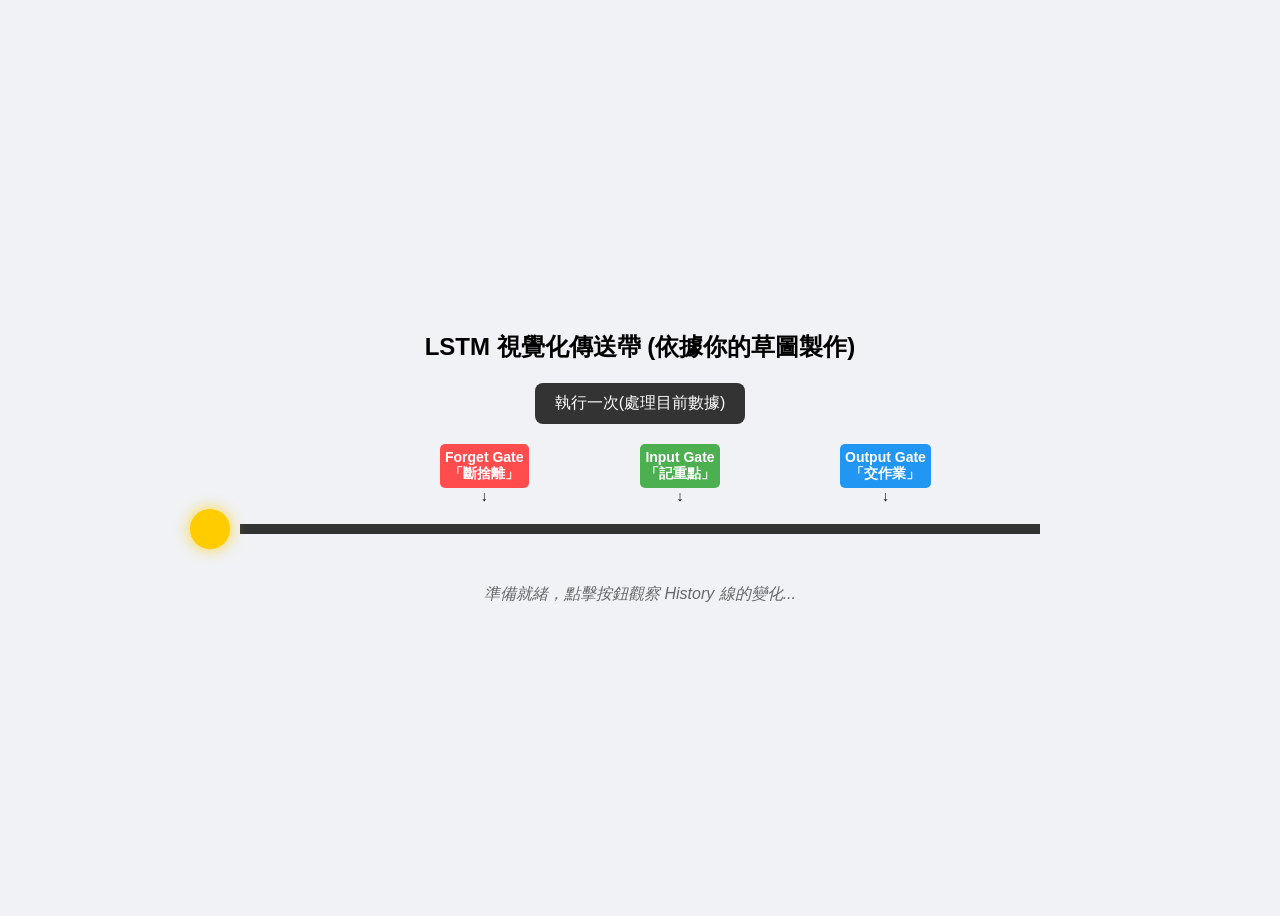
==== vi.html @ ac137d7e "Add files via upload" ====
<!DOCTYPE html>
<html>
<head>
    <style>
        body { background: #f0f2f5; font-family: sans-serif; display: flex; flex-direction: column; align-items: center; justify-content: center; height: 100vh; overflow: hidden; }
        .conveyor { width: 800px; height: 10px; background: #333; position: relative; margin-top: 100px; }
        .cell-state { width: 40px; height: 40px; background: #ffcc00; border-radius: 50%; position: absolute; top: -15px; left: -50px; box-shadow: 0 0 15px rgba(255,204,0,0.8); transition: all 1s linear; }
        .gate { position: absolute; top: -80px; text-align: center; font-weight: bold; font-size: 14px; }
        .gate span { display: block; padding: 5px; border-radius: 5px; color: white; }
        .forget { left: 200px; } .forget span { background: #ff4d4d; }
        .input { left: 400px; } .input span { background: #4caf50; }
        .output { left: 600px; } .output span { background: #2196f3; }
        .msg { margin-top: 50px; font-style: italic; color: #666; }
        button { padding: 10px 20px; font-size: 16px; cursor: pointer; border-radius: 8px; border: none; background: #333; color: white; }
    </style>
</head>
<body>

    <h2>LSTM 視覺化傳送帶 (依據你的草圖製作)</h2>
    <button onclick="startFlow()">執行一次(處理目前數據)</button>

    <div class="conveyor">
        <!-- 三個閘門站 -->
        <div class="gate forget"><span>Forget Gate<br>「斷捨離」</span><div id="f-arrow">↓</div></div>
        <div class="gate input"><span>Input Gate<br>「記重點」</span><div id="i-arrow">↓</div></div>
        <div class="gate output"><span>Output Gate<br>「交作業」</span><div id="o-arrow">↓</div></div>
        
        <!-- 你的 History 線上的資訊金球 -->
        <div id="ball" class="cell-state"></div>
    </div>

    <div id="status" class="msg">準備就緒，點擊按鈕觀察 History 線的變化...</div>

    <script>
        function startFlow() {
            const ball = document.getElementById('ball');
            const status = document.getElementById('status');
            
            // 重置
            ball.style.left = '-50px';
            ball.style.transform = 'scale(1)';
            ball.style.opacity = '1';

            setTimeout(() => {
                // 1. 移動到 Forget Gate
                ball.style.left = '200px';
                status.innerText = "Step 1: Forget Gate - 判斷哪些舊資訊該丟掉...";
            }, 500);

            setTimeout(() => {
                // 模擬忘記：球變小一點
                ball.style.transform = 'scale(0.7)';
            }, 1500);

            setTimeout(() => {
                // 2. 移動到 Input Gate
                ball.style.left = '400px';
                status.innerText = "Step 2: Input Gate - 將當前有用的新資訊存入 History...";
            }, 2500);

            setTimeout(() => {
                // 模擬存入：球變大且發光
                ball.style.transform = 'scale(1.3)';
                ball.style.boxShadow = '0 0 30px rgba(255,204,0,1)';
            }, 3500);

            setTimeout(() => {
                // 3. 移動到 Output Gate
                ball.style.left = '600px';
                status.innerText = "Step 3: Output Gate - 結合記憶與現況，產出結果 (Output)...";
            }, 4500);

            setTimeout(() => {
                // 4. 流向下一站
                ball.style.left = '850px';
                status.innerText = "處理完成！更新後的 History 繼續傳遞給下一站。";
            }, 6000);
        }
    </script>
</body>
</html>
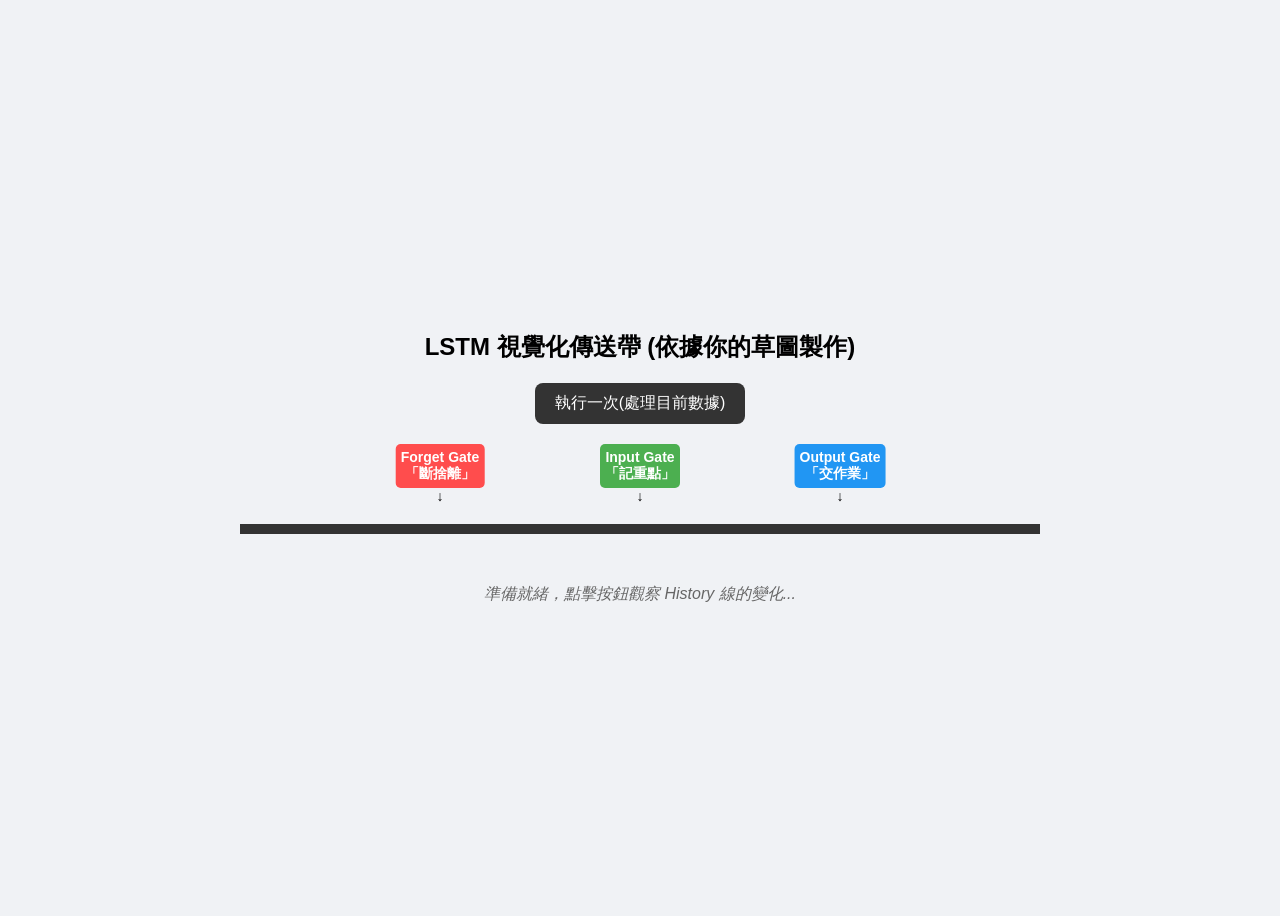
==== commit 391bffdd: "Update vi.html" ====
--- a/vi.html
+++ b/vi.html
@@ -4,7 +4,15 @@
     <style>
         body { background: #f0f2f5; font-family: sans-serif; display: flex; flex-direction: column; align-items: center; justify-content: center; height: 100vh; overflow: hidden; }
         .conveyor { width: 800px; height: 10px; background: #333; position: relative; margin-top: 100px; }
-        .cell-state { width: 40px; height: 40px; background: #ffcc00; border-radius: 50%; position: absolute; top: -15px; left: -50px; box-shadow: 0 0 15px rgba(255,204,0,0.8); transition: all 1s linear; }
+        .gate {
+  position: absolute;
+  top: -80px;
+  text-align: center;
+  font-weight: bold;
+  font-size: 14px;
+  /* --- 補上這一行，讓閘門自己靠中心對齊 --- */
+  transform: translateX(-50%); 
+}
         .gate { position: absolute; top: -80px; text-align: center; font-weight: bold; font-size: 14px; }
         .gate span { display: block; padding: 5px; border-radius: 5px; color: white; }
         .forget { left: 200px; } .forget span { background: #ff4d4d; }
@@ -32,50 +40,52 @@
     <div id="status" class="msg">準備就緒，點擊按鈕觀察 History 線的變化...</div>
 
     <script>
-        function startFlow() {
-            const ball = document.getElementById('ball');
-            const status = document.getElementById('status');
-            
-            // 重置
-            ball.style.left = '-50px';
-            ball.style.transform = 'scale(1)';
-            ball.style.opacity = '1';
-
-            setTimeout(() => {
-                // 1. 移動到 Forget Gate
-                ball.style.left = '200px';
-                status.innerText = "Step 1: Forget Gate - 判斷哪些舊資訊該丟掉...";
-            }, 500);
-
-            setTimeout(() => {
-                // 模擬忘記：球變小一點
-                ball.style.transform = 'scale(0.7)';
-            }, 1500);
-
-            setTimeout(() => {
-                // 2. 移動到 Input Gate
-                ball.style.left = '400px';
-                status.innerText = "Step 2: Input Gate - 將當前有用的新資訊存入 History...";
-            }, 2500);
-
-            setTimeout(() => {
-                // 模擬存入：球變大且發光
-                ball.style.transform = 'scale(1.3)';
-                ball.style.boxShadow = '0 0 30px rgba(255,204,0,1)';
-            }, 3500);
-
-            setTimeout(() => {
-                // 3. 移動到 Output Gate
-                ball.style.left = '600px';
-                status.innerText = "Step 3: Output Gate - 結合記憶與現況，產出結果 (Output)...";
-            }, 4500);
-
-            setTimeout(() => {
-                // 4. 流向下一站
-                ball.style.left = '850px';
-                status.innerText = "處理完成！更新後的 History 繼續傳遞給下一站。";
-            }, 6000);
-        }
+function startFlow() {
+    const ball = document.getElementById('ball');
+    const status = document.getElementById('status');
+    
+    // 重置 (中心點在 0 的位置)
+    ball.style.left = '0px'; 
+    ball.style.transform = 'scale(1)';
+    ball.style.opacity = '1';
+    
+    setTimeout(() => {
+        // 1. 移動到 Forget Gate (直接對準 200px 正中心)
+        ball.style.left = '200px';
+        ball.style.transform = 'scale(0.7)';
+        status.innerText = "Step 1: Forget Gate - 判斷哪些舊資訊該丟掉...";
+    }, 500);
+    
+    setTimeout(() => {
+        ball.style.transform = 'scale(0.7)';
+    }, 1500);
+    
+    setTimeout(() => {
+        // 2. 移動到 Input Gate (直接對準 400px 正中心)
+        ball.style.left = '400px';
+        ball.style.transform = 'scale(1.3)';
+        status.innerText = "Step 2: Input Gate - 將當前有用的新資訊存入 History...";
+    }, 2500);
+    
+    setTimeout(() => {
+        ball.style.transform = 'scale(1.3)';
+        ball.style.boxShadow = '0 0 30px rgba(255,204,0,1)';
+    }, 3500);
+    
+    setTimeout(() => {
+        // 3. 移動到 Output Gate (直接對準 600px 正中心)
+        ball.style.left = '600px';
+        ball.style.transform = 'scale(1)';
+        status.innerText = "Step 3: Output Gate - 結合記憶與現況，產出結果 (Output)...";
+    }, 4500);
+    
+    setTimeout(() => {
+        // 4. 流向下一站 (傳送帶總寬 800px，去 800px 剛剛好到底)
+        ball.style.left = '800px';
+        ball.style.transform = 'scale(1)';
+        status.innerText = "處理完成！更新後的 History 繼續傳遞給下一站。";
+    }, 6000);
+}
     </script>
 </body>
-</html>+</html>
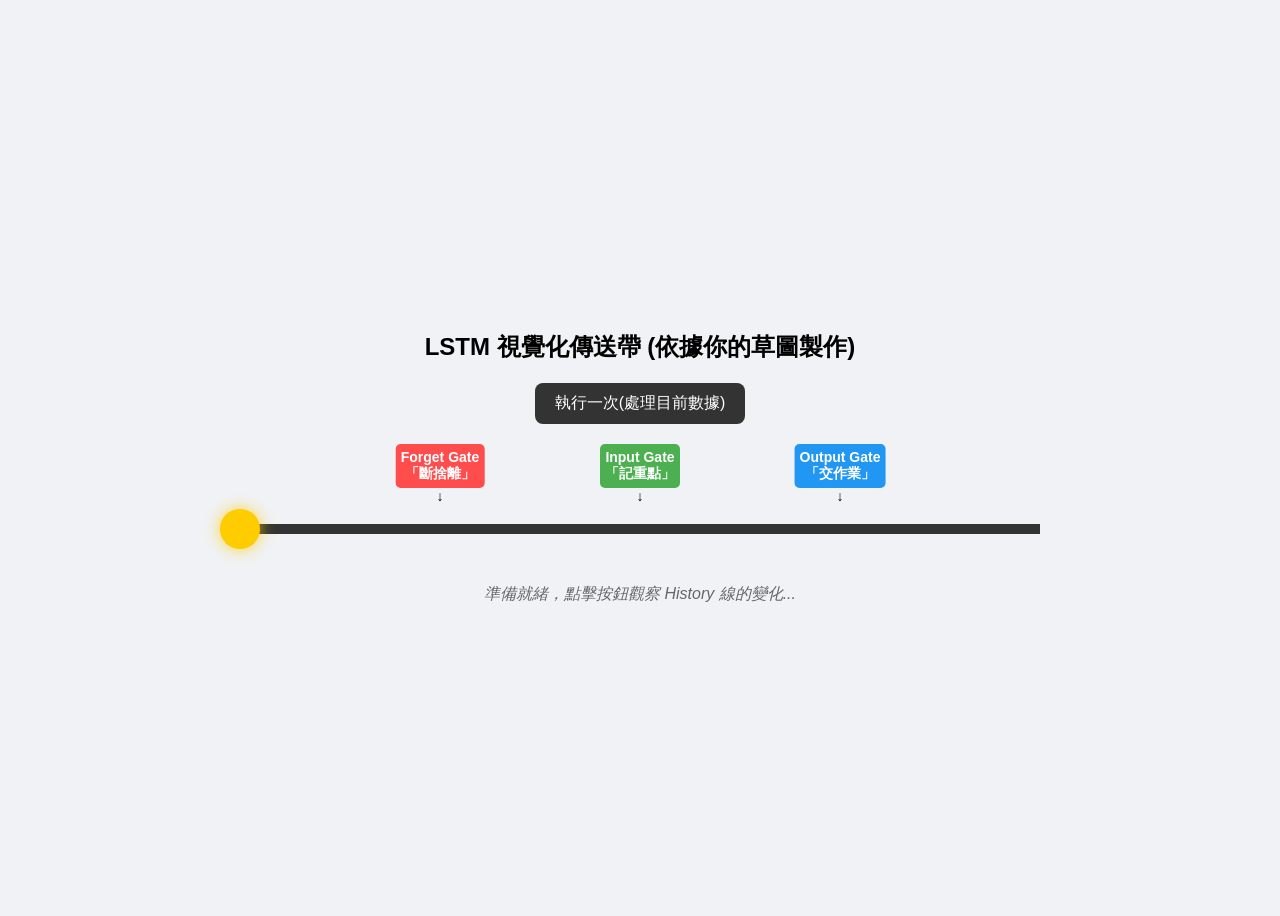
==== commit a7dbd1f2: "Update vi.html" ====
--- a/vi.html
+++ b/vi.html
@@ -1,91 +1,155 @@
 <!DOCTYPE html>
 <html>
 <head>
-    <style>
-        body { background: #f0f2f5; font-family: sans-serif; display: flex; flex-direction: column; align-items: center; justify-content: center; height: 100vh; overflow: hidden; }
-        .conveyor { width: 800px; height: 10px; background: #333; position: relative; margin-top: 100px; }
-        .gate {
+<style>
+body {
+  background: #f0f2f5;
+  font-family: sans-serif;
+  display: flex;
+  flex-direction: column;
+  align-items: center;
+  justify-content: center;
+  height: 100vh;
+  overflow: hidden;
+}
+
+.conveyor {
+  width: 800px;
+  height: 10px;
+  background: #333;
+  position: relative;
+  margin-top: 100px;
+}
+
+/* 1. 修正閘門置中，並合併成單一個設定，避免重複覆蓋 */
+.gate {
   position: absolute;
   top: -80px;
   text-align: center;
   font-weight: bold;
   font-size: 14px;
-  /* --- 補上這一行，讓閘門自己靠中心對齊 --- */
-  transform: translateX(-50%); 
+  transform: translateX(-50%); /* 讓閘門正中心對準 left 的設定值 */
 }
-        .gate { position: absolute; top: -80px; text-align: center; font-weight: bold; font-size: 14px; }
-        .gate span { display: block; padding: 5px; border-radius: 5px; color: white; }
-        .forget { left: 200px; } .forget span { background: #ff4d4d; }
-        .input { left: 400px; } .input span { background: #4caf50; }
-        .output { left: 600px; } .output span { background: #2196f3; }
-        .msg { margin-top: 50px; font-style: italic; color: #666; }
-        button { padding: 10px 20px; font-size: 16px; cursor: pointer; border-radius: 8px; border: none; background: #333; color: white; }
-    </style>
+
+.gate span {
+  display: block;
+  padding: 5px;
+  border-radius: 5px;
+  color: white;
+  white-space: nowrap; /* 避免文字換行影響寬度計算 */
+}
+
+.forget { left: 200px; }
+.forget span { background: #ff4d4d; }
+
+.input { left: 400px; }
+.input span { background: #4caf50; }
+
+.output { left: 600px; }
+.output span { background: #2196f3; }
+
+.msg {
+  margin-top: 50px;
+  font-style: italic;
+  color: #666;
+}
+
+button {
+  padding: 10px 20px;
+  font-size: 16px;
+  cursor: pointer;
+  border-radius: 8px;
+  border: none;
+  background: #333;
+  color: white;
+}
+
+/* 2. 補上漏掉的資訊金球 CSS 樣式 */
+.cell-state {
+  width: 40px;
+  height: 40px;
+  background: #ffcc00;
+  border-radius: 50%;
+  position: absolute;
+  
+  /* 用 top 與 margin-top 完美卡死在傳送帶的垂直中心線上 */
+  top: 50%;
+  margin-top: -20px; 
+  left: 0px;
+  
+  /* 讓球的左右基準點也在正中心，這樣配合 JS 的 left 就會絕對精準 */
+  transform: translateX(-50%);
+  transform-origin: center;
+  
+  box-shadow: 0 0 15px rgba(255,204,0,0.8);
+  transition: all 1s linear;
+}
+</style>
 </head>
 <body>
 
-    <h2>LSTM 視覺化傳送帶 (依據你的草圖製作)</h2>
-    <button onclick="startFlow()">執行一次(處理目前數據)</button>
+<h2>LSTM 視覺化傳送帶 (依據你的草圖製作)</h2>
+<button onclick="startFlow()">執行一次(處理目前數據)</button>
 
-    <div class="conveyor">
-        <!-- 三個閘門站 -->
-        <div class="gate forget"><span>Forget Gate<br>「斷捨離」</span><div id="f-arrow">↓</div></div>
-        <div class="gate input"><span>Input Gate<br>「記重點」</span><div id="i-arrow">↓</div></div>
-        <div class="gate output"><span>Output Gate<br>「交作業」</span><div id="o-arrow">↓</div></div>
-        
-        <!-- 你的 History 線上的資訊金球 -->
-        <div id="ball" class="cell-state"></div>
-    </div>
+<div class="conveyor">
+  <div class="gate forget"><span>Forget Gate<br>「斷捨離」</span><div id="f-arrow">↓</div></div>
+  <div class="gate input"><span>Input Gate<br>「記重點」</span><div id="i-arrow">↓</div></div>
+  <div class="gate output"><span>Output Gate<br>「交作業」</span><div id="o-arrow">↓</div></div>
+  
+  <div id="ball" class="cell-state"></div>
+</div>
 
-    <div id="status" class="msg">準備就緒，點擊按鈕觀察 History 線的變化...</div>
+<div id="status" class="msg">準備就緒，點擊按鈕觀察 History 線的變化...</div>
 
-    <script>
+<script>
 function startFlow() {
     const ball = document.getElementById('ball');
     const status = document.getElementById('status');
     
-    // 重置 (中心點在 0 的位置)
-    ball.style.left = '0px'; 
-    ball.style.transform = 'scale(1)';
+    // 重置 (中心點在 0 的位置，維持 X 軸中心對齊)
+    ball.style.left = '0px';
+    ball.style.transform = 'translateX(-50%) scale(1)';
     ball.style.opacity = '1';
+    ball.style.boxShadow = '0 0 15px rgba(255,204,0,0.8)';
     
     setTimeout(() => {
-        // 1. 移動到 Forget Gate (直接對準 200px 正中心)
+        // 1. 移動到 Forget Gate
         ball.style.left = '200px';
-        ball.style.transform = 'scale(0.7)';
+        ball.style.transform = 'translateX(-50%) scale(0.7)';
         status.innerText = "Step 1: Forget Gate - 判斷哪些舊資訊該丟掉...";
     }, 500);
     
     setTimeout(() => {
-        ball.style.transform = 'scale(0.7)';
+        ball.style.transform = 'translateX(-50%) scale(0.7)';
     }, 1500);
     
     setTimeout(() => {
-        // 2. 移動到 Input Gate (直接對準 400px 正中心)
+        // 2. 移動到 Input Gate
         ball.style.left = '400px';
-        ball.style.transform = 'scale(1.3)';
+        ball.style.transform = 'translateX(-50%) scale(1.3)';
         status.innerText = "Step 2: Input Gate - 將當前有用的新資訊存入 History...";
     }, 2500);
     
     setTimeout(() => {
-        ball.style.transform = 'scale(1.3)';
+        ball.style.transform = 'translateX(-50%) scale(1.3)';
         ball.style.boxShadow = '0 0 30px rgba(255,204,0,1)';
     }, 3500);
     
     setTimeout(() => {
-        // 3. 移動到 Output Gate (直接對準 600px 正中心)
+        // 3. 移動到 Output Gate
         ball.style.left = '600px';
-        ball.style.transform = 'scale(1)';
+        ball.style.transform = 'translateX(-50%) scale(1)';
         status.innerText = "Step 3: Output Gate - 結合記憶與現況，產出結果 (Output)...";
     }, 4500);
     
     setTimeout(() => {
-        // 4. 流向下一站 (傳送帶總寬 800px，去 800px 剛剛好到底)
+        // 4. 流向下一站
         ball.style.left = '800px';
-        ball.style.transform = 'scale(1)';
+        ball.style.transform = 'translateX(-50%) scale(1)';
         status.innerText = "處理完成！更新後的 History 繼續傳遞給下一站。";
     }, 6000);
 }
-    </script>
+</script>
+
 </body>
 </html>
